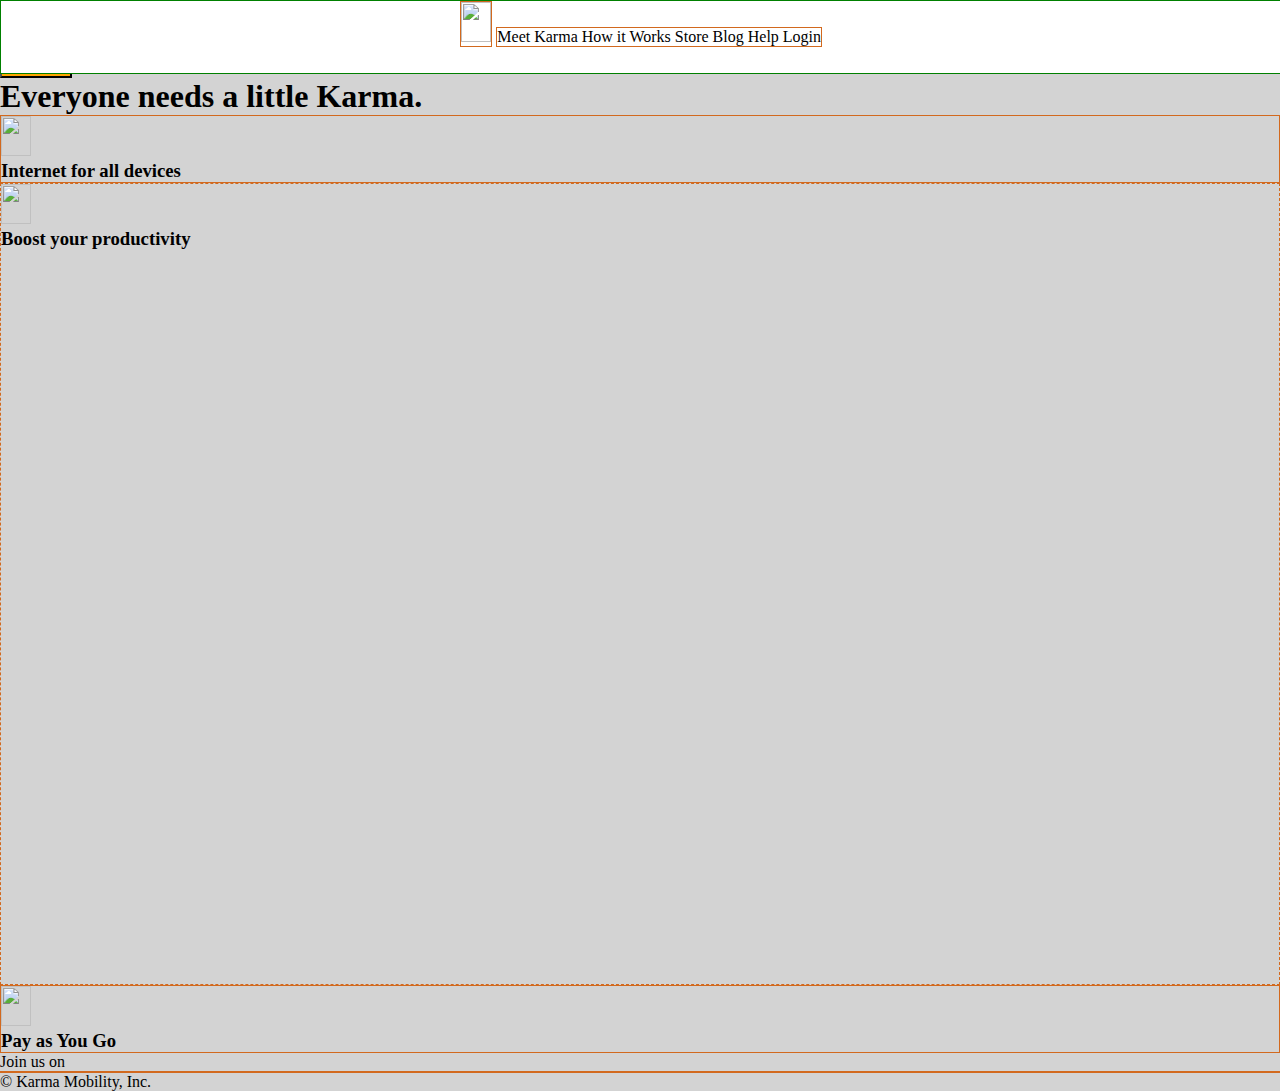
==== index.html @ 87a803ec "Add more content to index.html, start on first-section in style.css, and made a couple modifications" ====
<!DOCTYPE html>
<html>
	<head>
		<meta charset="UTF-8">
		<!-- normalize css -->
		<link rel="stylesheet" type="text/css" href="https://necolas.github.io/normalize.css/3.0.2/normalize.css" />
		<link rel="stylesheet" type="text/css" href="css/style.css" />
	</head>
	<body>
		<!-- Create the navigation bar for the webpage -->
		<nav>
			<div class="nav-logo">
				<!-- logo for Karma -->
				<img src="css/images/karma-logo.svg"> <!-- Changed from src="images/karma-logo.svg" -->
			</div>
			<div class="nav-links">
				<!-- navigation links for the webpage -->
				<ul>
					<li>Meet Karma</li>
					<li>How it Works</li>
					<li>Store</li>
					<li>Blog</li>
					<li>Help</li>
					<li>Login</li>
				</ul>
			</div>
		</nav>
		<!-- Below this line features placeholder stuff that will be edited in due time. -->
		<!-- Create first section of the webpage that features a background, texts, and a button -->
		<section class="first-section">
			<h1>Introducing Karma</h1>
			<h3>Bring WiFi with you everywhere you go.</h3>
			<button>Learn More</button>
		</section>
		<!-- Create second section of the webpage that features three icons -->
		<section class="second-section">
			<h1>Everyone needs a little Karma.</h1>
			<div class="devices-section">
				<img src="css/images/icon-devices.svg">
				<h3>Internet for all devices</h3>
			</div>
			<div class="coffee-section">
				<img src="css/images/icon-coffee.svg">
				<h3>Boost your productivity</h3>
			</div>
			<div class="mobile-section">
				<img src="css/images/icon-refill.svg">
				<h3>Pay as You Go</h3>
			</div>
		</section>
		<!-- Create footer that contains icons for socializing -->
		<footer class="social">
			<p>Join us on</p>
			<div class="icons-social">
			</div>
			<p>&copy; Karma Mobility, Inc.</p>
		</footer>
	</body>
</html>
---- css/style.css ----
/* Delete any padding and margin on all elements initially as a form of CSS reset */
* {
	margin: 0em 0em; 
	padding: 0em 0em; 
}
/* Add background color to the body of the html page to see what has been covered. */
body {
	background-color: LightGray;
}
/* Add border around every div element to help see where such elements are located on the html page. */
div {
	border: 1px solid Chocolate; 
}
/***************************************** Navigation Bar **********************************************/
/* 7/28/2015 @ 11:23pm -- Set up navigation bar, but unable to do it properly. Unable to position nav-links and nav-logo 
							like in the example given.
*/
/* Set properties for navigation bar. */
nav{ 
	position: fixed; /* set the navigation bar so it does not move  when scrolling vertically */
	top: 0em; /* set the navigation bar at the very top of the page */
	width: 100%; /* set the navigation bar to spread the entire width of the page */
	height: 4.5em; /* set the height of the navigation bar */
	background-color: #FFFFFF; /* set background to white */
	border: 1px solid green; /* help to visualize what is going on */ 
	text-align: center; 

}
/* Set properties for Karma's logo. */
img {
	height:2.5em;
	width: 1.9em;
}
/* Set properties for links on navigation bar so that they are all on the same line. */
ul li{
	display: inline-block;
}
/* Set Karma's logo and navigation links on the same line. */
.nav-links, .nav-logo {
	display: inline-block; 
	
}
.nav-logo {

}
.nav-links {

}
/*********************************** First Section ********************************/
.first-section {
	background-image: url("images/first-background.jpg");
	background-repeat: no-repeat;
	background-size: cover;
	display: inline-block;
	width: 100%;
	color: white;
}

button {
	background-color: orange; 
}

/* Only used to see how navigation bar will work */
.coffee-section {
	height: 50em;
	border: 1px dashed Chocolate;
}
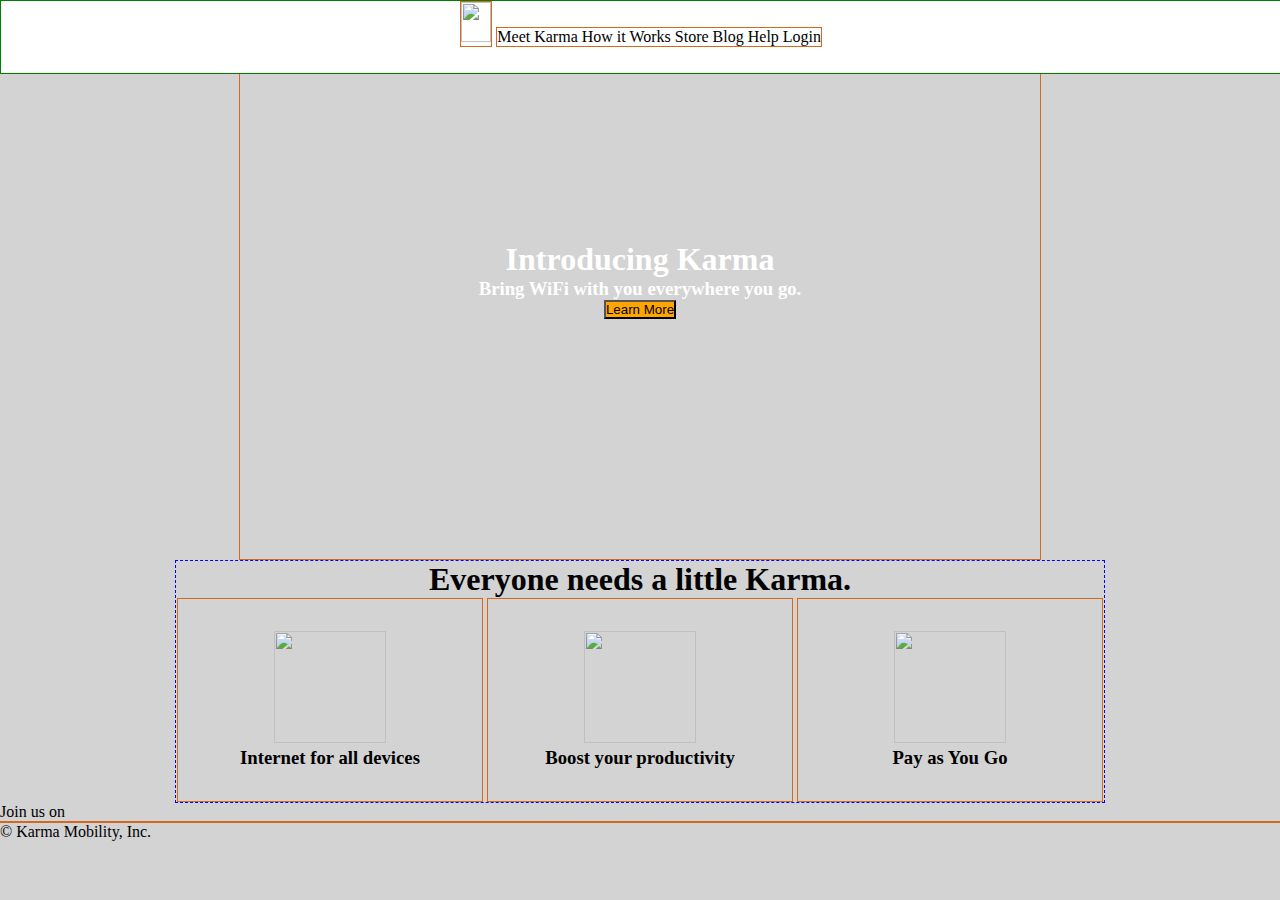
==== commit 3bb89e7a: "Improve the layout for the section elements in style.css and add a div element to .first-section in " ====
--- a/index.html
+++ b/index.html
@@ -28,9 +28,11 @@
 		<!-- Below this line features placeholder stuff that will be edited in due time. -->
 		<!-- Create first section of the webpage that features a background, texts, and a button -->
 		<section class="first-section">
-			<h1>Introducing Karma</h1>
-			<h3>Bring WiFi with you everywhere you go.</h3>
-			<button>Learn More</button>
+			<div>
+				<h1>Introducing Karma</h1>
+				<h3>Bring WiFi with you everywhere you go.</h3>
+				<button>Learn More</button>
+			</div>
 		</section>
 		<!-- Create second section of the webpage that features three icons -->
 		<section class="second-section">
--- a/css/style.css
+++ b/css/style.css
@@ -47,21 +47,68 @@
 
 }
 /*********************************** First Section ********************************/
+/* Status: 7/29/2015 @ 3:48pm -- Further improved that layout of the first section 
+		by adding a div element, among other things. However, the text needs to be style
+		according to the sample. 
+*/ 
 .first-section {
+	/* set background image of the .first-section */
 	background-image: url("images/first-background.jpg");
+	/* set the background image to not repeat */
 	background-repeat: no-repeat;
+	/* set the size of the background */ 
 	background-size: cover;
-	display: inline-block;
+	/* spread the width across the entire page */
 	width: 100%;
+	/* color the text white */ 
 	color: white;
 }
-
+.first-section div {
+	/* center this div element */
+	width: 50em;
+	margin-left: auto; 
+	margin-right: auto; 
+	/* center the text within this div elelemnt */
+	text-align: center; 
+	/* stretch this div element vertically so that it is vertically centered;
+		the length .first-section's background will increase */
+	padding-top: 15em;
+	padding-bottom: 15em;
+}
 button {
 	background-color: orange; 
 }
 
-/* Only used to see how navigation bar will work */
-.coffee-section {
-	height: 50em;
-	border: 1px dashed Chocolate;
-}+/********************************** Second Section **********************************/
+/* Status: 7/29/2015 @ 2:53pm -- Add second section, but the configuration of the layout 
+			needs to be adjusted better along with making modications to the text. 
+*/
+.second-section {
+	/* center .second-section by setting its width, margin-left, and margin-right properties */ 
+	width: 58em;
+	margin-left: auto;
+	margin-right: auto;
+	/* center all text within .second-section */ 
+	text-align: center; 
+	/* add border to see a visual inspection */
+	border: 1px dashed blue; 
+}
+
+.devices-section, 
+.coffee-section, 
+.mobile-section {
+	/* add all on the same line */
+	display: inline-block; 
+	/* set width of the subsections */
+	width: 15em; 
+	/* create some distance */
+	padding: 2em; 
+}
+
+/* set height and width of the image icons in .second-section */ 
+.second-section img {
+	height: 7em;
+	width: 7em; 
+}
+
+
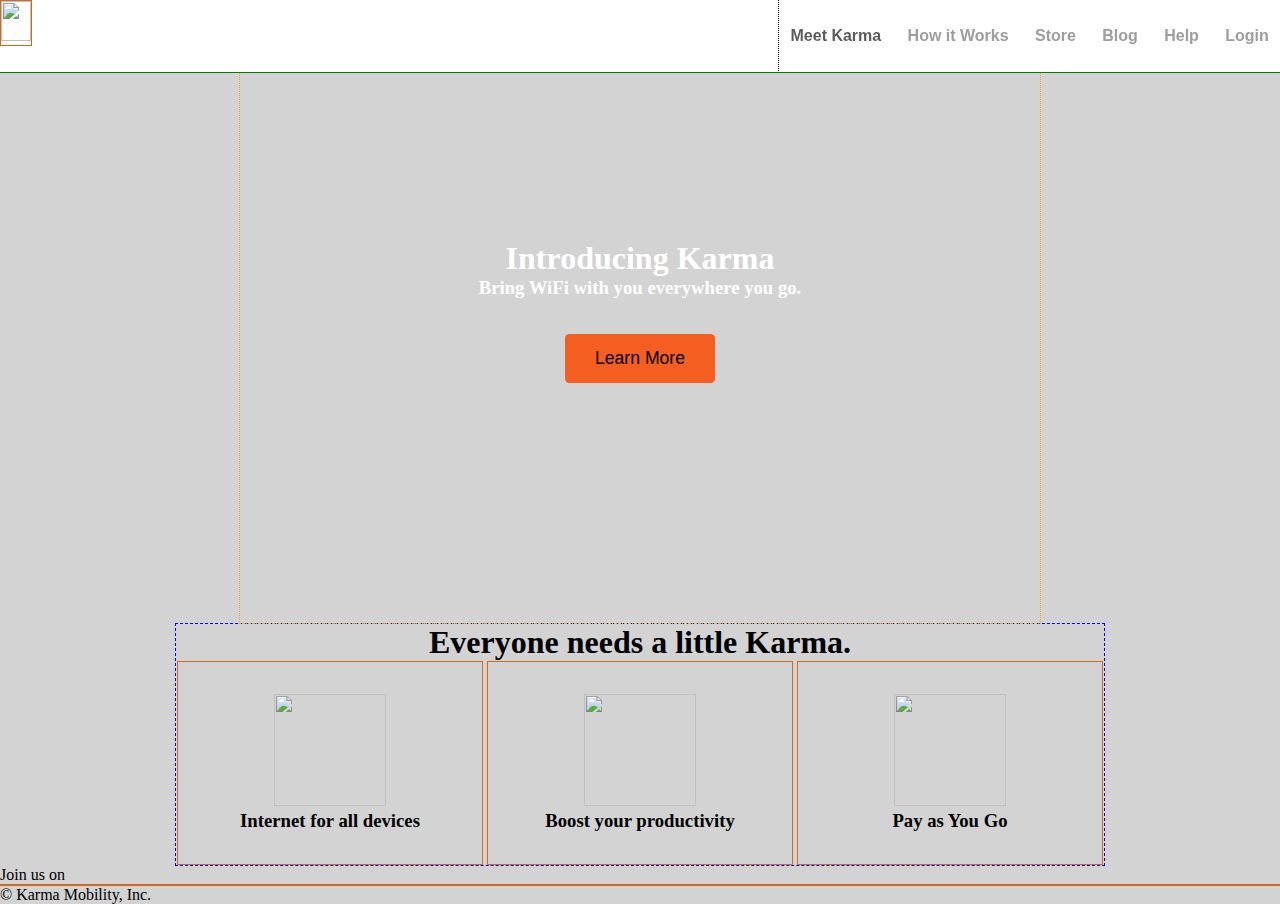
==== commit ad4a3c34: "Improved layout of navigation links and button" ====
--- a/index.html
+++ b/index.html
@@ -16,12 +16,14 @@
 			<div class="nav-links">
 				<!-- navigation links for the webpage -->
 				<ul>
-					<li>Meet Karma</li>
-					<li>How it Works</li>
-					<li>Store</li>
-					<li>Blog</li>
-					<li>Help</li>
-					<li>Login</li>
+					<!-- Update: wrapped a elements in li elements  and 
+						and added a class to the first "a" element -->
+					<li><a href='' class="nav-links-color">Meet Karma</a></li>
+					<li><a href=''>How it Works</a></li>
+					<li><a href=''>Store</a></li>
+					<li><a href=''>Blog</a></li>
+					<li><a href=''>Help</a></li>
+					<li><a href=''>Login</a></li>
 				</ul>
 			</div>
 		</nav>
--- a/css/style.css
+++ b/css/style.css
@@ -12,9 +12,10 @@
 	border: 1px solid Chocolate; 
 }
 /***************************************** Navigation Bar **********************************************/
-/* 7/28/2015 @ 11:23pm -- Set up navigation bar, but unable to do it properly. Unable to position nav-links and nav-logo 
-							like in the example given.
-*/
+/* Status: 7/30/2015 @ 1:54am -- Improved the appearance of the navigation links, but unable
+		to figure out how to style the navigation bar to have look and behavior like the sample 
+*/		
+
 /* Set properties for navigation bar. */
 nav{ 
 	position: fixed; /* set the navigation bar so it does not move  when scrolling vertically */
@@ -22,9 +23,8 @@
 	width: 100%; /* set the navigation bar to spread the entire width of the page */
 	height: 4.5em; /* set the height of the navigation bar */
 	background-color: #FFFFFF; /* set background to white */
-	border: 1px solid green; /* help to visualize what is going on */ 
+	outline: 1px solid green; /* help to visualize what is going on */ 
 	text-align: center; 
-
 }
 /* Set properties for Karma's logo. */
 img {
@@ -34,22 +34,39 @@
 /* Set properties for links on navigation bar so that they are all on the same line. */
 ul li{
 	display: inline-block;
+	margin: 0 0.7em; 
 }
+a {
+	text-decoration: none; 
+	color: #868686;
+	font-family: Arial, sans-serif; 
+	font-size: 1em; 
+	font-weight: bold; 
+	opacity: 0.8;
+}
+/* overide the previous selector so that the first link is of different color */ 
+a.nav-links-color {color: #333333; }
+
+.nav-links li a:hover {opacity: 1}
 /* Set Karma's logo and navigation links on the same line. */
 .nav-links, .nav-logo {
 	display: inline-block; 
 	
 }
+
 .nav-logo {
-
+	float: left;
 }
 .nav-links {
+	float: right;
+	padding: 1.7em 0%; 
+	outline: 1px dotted black; /* for visual purposes */
+	border: none; /* to negate the fact that every div is set to have a border */
+}
 
-}
 /*********************************** First Section ********************************/
-/* Status: 7/29/2015 @ 3:48pm -- Further improved that layout of the first section 
-		by adding a div element, among other things. However, the text needs to be style
-		according to the sample. 
+/* Status: 7/30/2015 @ 2:56am -- Improved layout of the button, but layout of background image
+		and the text need to be improved. 
 */ 
 .first-section {
 	/* set background image of the .first-section */
@@ -74,9 +91,21 @@
 		the length .first-section's background will increase */
 	padding-top: 15em;
 	padding-bottom: 15em;
+	outline: 1px dotted orange; 
+	border: none; /* used because div are set to have border */
 }
 button {
-	background-color: orange; 
+	background-color: #F55E21; 
+	border-radius: 0.25em;
+	border: none; 
+	padding: 0.8em 1.7em; 
+	font-family: Arial, sans-serif; 
+	font-size: 1.1em; 
+	margin-top: 2em; 
+}
+
+button:hover {
+	background-color: #CE4007; 
 }
 
 /********************************** Second Section **********************************/
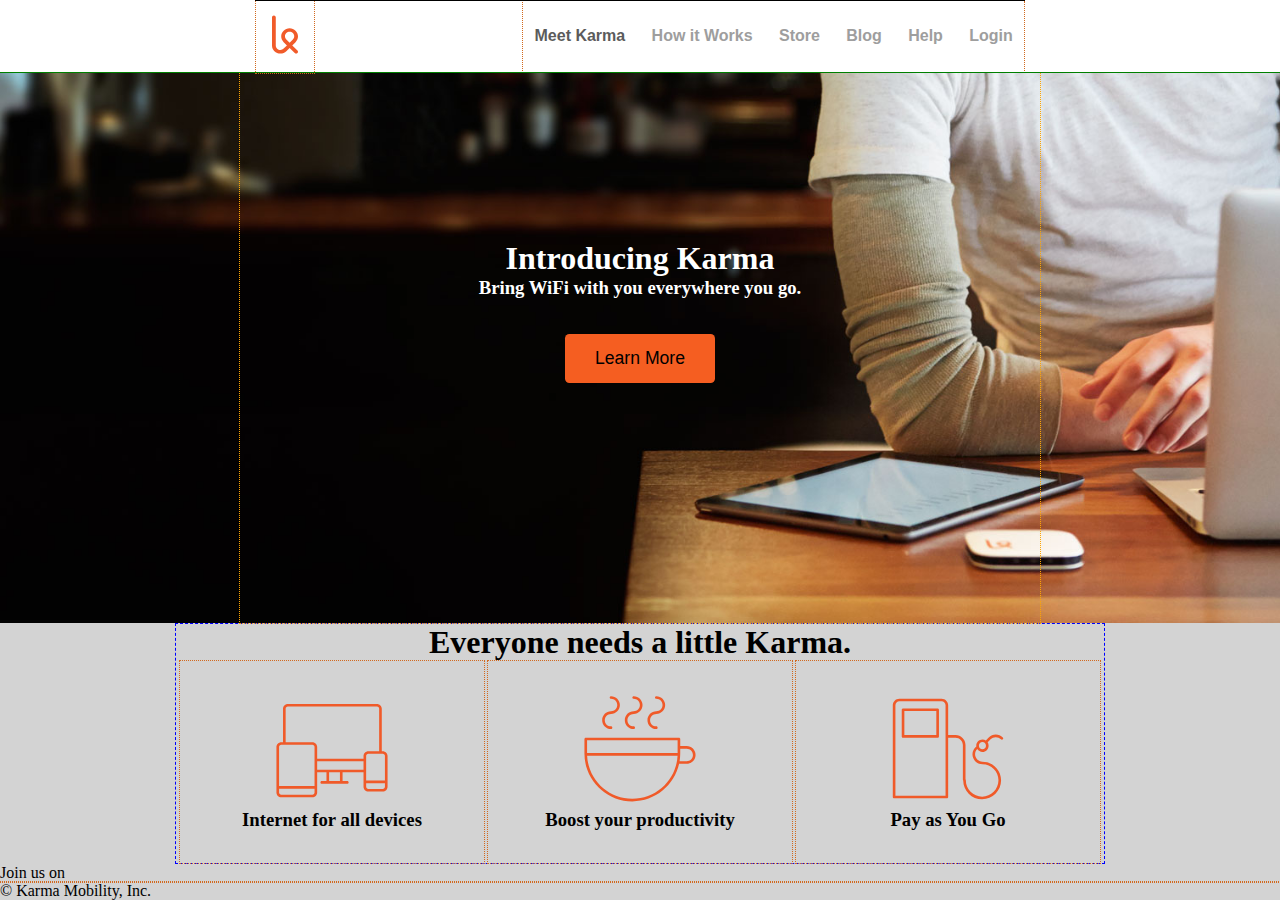
==== commit ce915166: "Improve layout of navigation bar" ====
--- a/index.html
+++ b/index.html
@@ -9,23 +9,23 @@
 	<body>
 		<!-- Create the navigation bar for the webpage -->
 		<nav>
-			<div class="nav-logo">
-				<!-- logo for Karma -->
-				<img src="css/images/karma-logo.svg"> <!-- Changed from src="images/karma-logo.svg" -->
-			</div>
-			<div class="nav-links">
-				<!-- navigation links for the webpage -->
-				<ul>
-					<!-- Update: wrapped a elements in li elements  and 
-						and added a class to the first "a" element -->
-					<li><a href='' class="nav-links-color">Meet Karma</a></li>
-					<li><a href=''>How it Works</a></li>
-					<li><a href=''>Store</a></li>
-					<li><a href=''>Blog</a></li>
-					<li><a href=''>Help</a></li>
-					<li><a href=''>Login</a></li>
-				</ul>
-			</div>
+			<div class="nav-container">
+				<div class="nav-logo">
+					<!-- logo for Karma -->
+					<img src="css/images/karma-logo.svg"> <!-- Changed from src="images/karma-logo.svg" -->
+				</div>
+				<div class="nav-links">
+					<!-- navigation links for the webpage -->
+					<ul>
+						<li><a href='' class="nav-links-color">Meet Karma</a></li>
+						<li><a href=''>How it Works</a></li>
+						<li><a href=''>Store</a></li>
+						<li><a href=''>Blog</a></li>
+						<li><a href=''>Help</a></li>
+						<li><a href=''>Login</a></li>
+					</ul>
+				</div>
+			<div>
 		</nav>
 		<!-- Below this line features placeholder stuff that will be edited in due time. -->
 		<!-- Create first section of the webpage that features a background, texts, and a button -->
--- a/css/style.css
+++ b/css/style.css
@@ -7,61 +7,62 @@
 body {
 	background-color: LightGray;
 }
-/* Add border around every div element to help see where such elements are located on the html page. */
+/* Add outline around every div element to help see where such elements are located on the html page. */
 div {
-	border: 1px solid Chocolate; 
+	outline: 1px dotted Chocolate;  
 }
 /***************************************** Navigation Bar **********************************************/
-/* Status: 7/30/2015 @ 1:54am -- Improved the appearance of the navigation links, but unable
-		to figure out how to style the navigation bar to have look and behavior like the sample 
+/* Status: 7/30/2015 @ 1:13pm -- Use float property to better align the navigation bar, but can simulate the 
+		behavior needed when changing the width of the browser. 
 */		
 
 /* Set properties for navigation bar. */
 nav{ 
 	position: fixed; /* set the navigation bar so it does not move  when scrolling vertically */
 	top: 0em; /* set the navigation bar at the very top of the page */
-	width: 100%; /* set the navigation bar to spread the entire width of the page */
+	width: 100%; /* set the navigation bar to spread a certain percentage */
 	height: 4.5em; /* set the height of the navigation bar */
 	background-color: #FFFFFF; /* set background to white */
+	text-align: center; 
 	outline: 1px solid green; /* help to visualize what is going on */ 
-	text-align: center; 
 }
 /* Set properties for Karma's logo. */
 img {
-	height:2.5em;
-	width: 1.9em;
+	height:2.7em;
+	width: 1.6em;
+	margin: 0em 1em; 
 }
 /* Set properties for links on navigation bar so that they are all on the same line. */
-ul li{
-	display: inline-block;
-	margin: 0 0.7em; 
-}
+ul li{display: inline-block;}
+/* Set properties of the "a" elements. */ 
 a {
-	text-decoration: none; 
-	color: #868686;
+	text-decoration: none; /* get rid of the underlining */
+	color: #868686; /* a orange-like color */ 
 	font-family: Arial, sans-serif; 
 	font-size: 1em; 
 	font-weight: bold; 
 	opacity: 0.8;
+	margin: 0 0.7em; /* get some horizontal space between the "a" elements */
 }
-/* overide the previous selector so that the first link is of different color */ 
+/* overide the previous selector so that the first "a" element is of different color */ 
 a.nav-links-color {color: #333333; }
-
+/* Set all "a" elements to change their opacity when hovered upon. */
 .nav-links li a:hover {opacity: 1}
-/* Set Karma's logo and navigation links on the same line. */
-.nav-links, .nav-logo {
-	display: inline-block; 
-	
-}
-
+/* Set Karma's logo and navigation links on the same line and vertically centered on the navigation bar*/
 .nav-logo {
 	float: left;
+	padding: 0.8em 0em;
 }
 .nav-links {
 	float: right;
-	padding: 1.7em 0%; 
-	outline: 1px dotted black; /* for visual purposes */
-	border: none; /* to negate the fact that every div is set to have a border */
+	padding: 1.7em 0em; 
+}
+div.nav-container {
+	width: 60%; 
+	margin-left: auto; 
+	margin-right: auto; 
+	min-width: 38em; 
+	outline: 1px solid black; 
 }
 
 /*********************************** First Section ********************************/
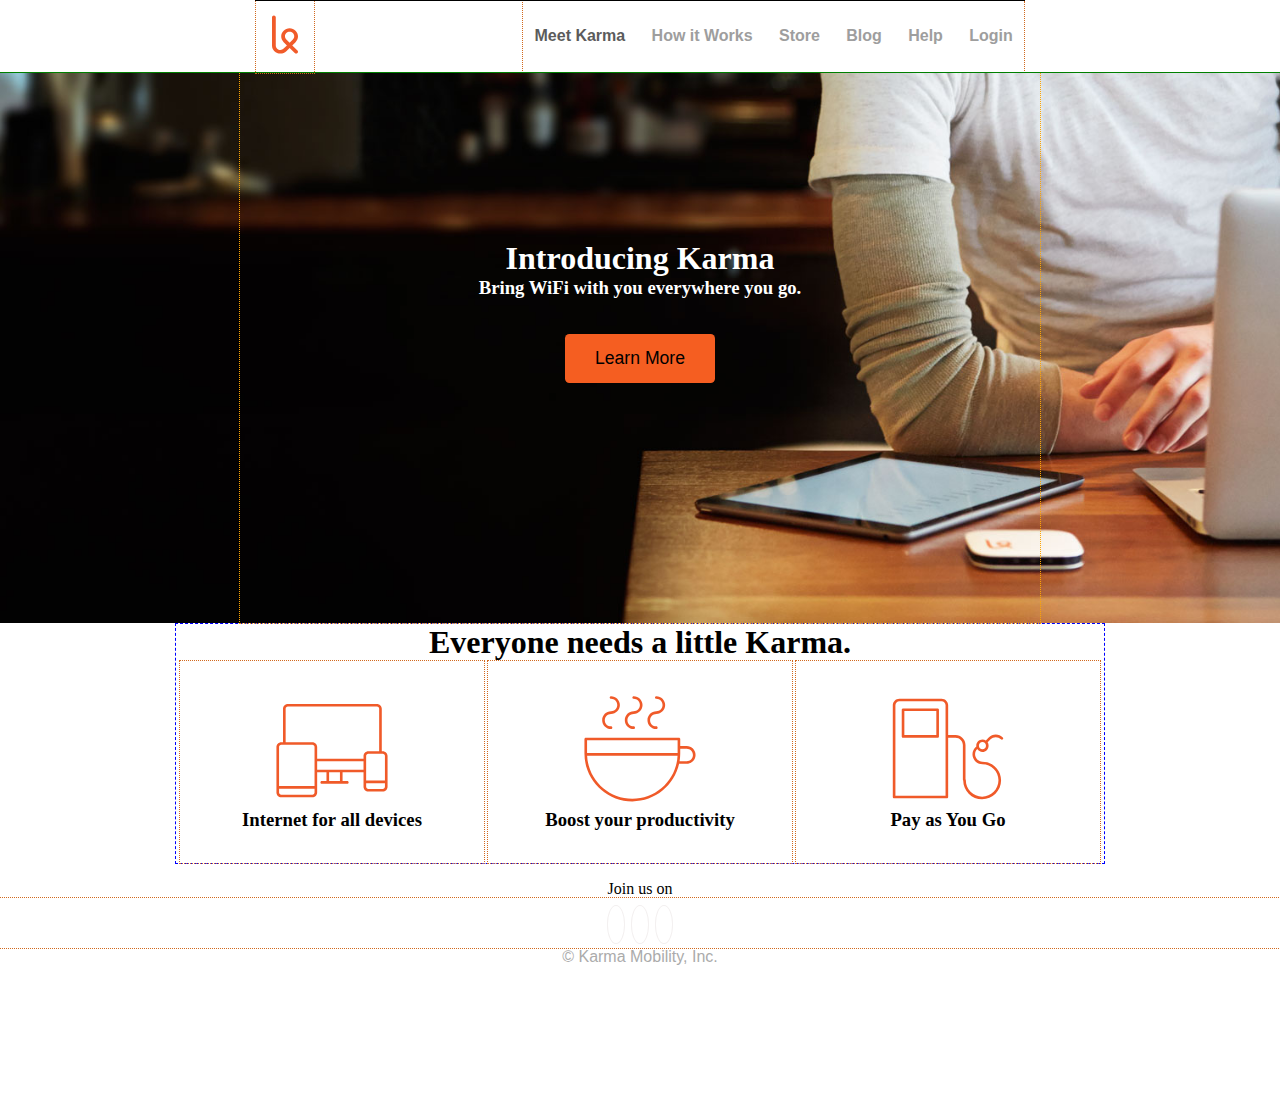
==== commit 7b74507d: "Add social media icons and add style to footer" ====
--- a/index.html
+++ b/index.html
@@ -4,6 +4,9 @@
 		<meta charset="UTF-8">
 		<!-- normalize css -->
 		<link rel="stylesheet" type="text/css" href="https://necolas.github.io/normalize.css/3.0.2/normalize.css" />
+		<!-- Font Awesome -->
+		<link rel="stylesheet" type="text/css" href="Font-Awesome/css/font-awesome.min.css" />
+		<!-- my stylesheet --> 
 		<link rel="stylesheet" type="text/css" href="css/style.css" />
 	</head>
 	<body>
@@ -56,6 +59,9 @@
 		<footer class="social">
 			<p>Join us on</p>
 			<div class="icons-social">
+				<i class="fa fa-twitter icon-color1"> </i>
+				<i class="fa fa-facebook icon-color2"> </i>
+				<i class="fa fa-instagram icon-color2"> </i>
 			</div>
 			<p>&copy; Karma Mobility, Inc.</p>
 		</footer>
--- a/css/style.css
+++ b/css/style.css
@@ -5,7 +5,7 @@
 }
 /* Add background color to the body of the html page to see what has been covered. */
 body {
-	background-color: LightGray;
+	/*background-color: LightGray;*/
 }
 /* Add outline around every div element to help see where such elements are located on the html page. */
 div {
@@ -140,5 +140,38 @@
 	height: 7em;
 	width: 7em; 
 }
+/********************************************* Footer  *************************************/
+/* Status: 7/31/2015 @ 2:02am -- Might need to touch up the footer a little bit more, but it is 
+		basically complete. 
+*/
+footer {
+	/* align icons and texts to be in the center of the page */
+	text-align: center; 
+	padding-top: 1em; 
+	/* create distance from bottom of footer to the webpage */
+	margin-bottom: 9em; 
+}
+footer p:nth-child(3) { /* selecting the 2nd p element */
+	color: #ABABAB;
+	font-family: "Arial Narrow", sans-serif; 
+}
+.icons-social { 
+	/* place vertical space between the the social media icons and the paragraph elements */
+	padding: 1em 0em; 
+}
+/* shape the social media icons */
+.icons-social i {
+	width: 1.1em;
+	padding: 0.5em 0.5em 0.7em 0.5em;
+	border: 1px solid #F3F0F0; 
+	margin: 0em 0.2em;
+	border-radius: 100% / 100%;
+}
+/* give color to the social media icons */
+.icon-color1 {
+	color: #79BAF7; 
+}
+.icon-color2 {
+	color: #4343A9; 
+}
 
-
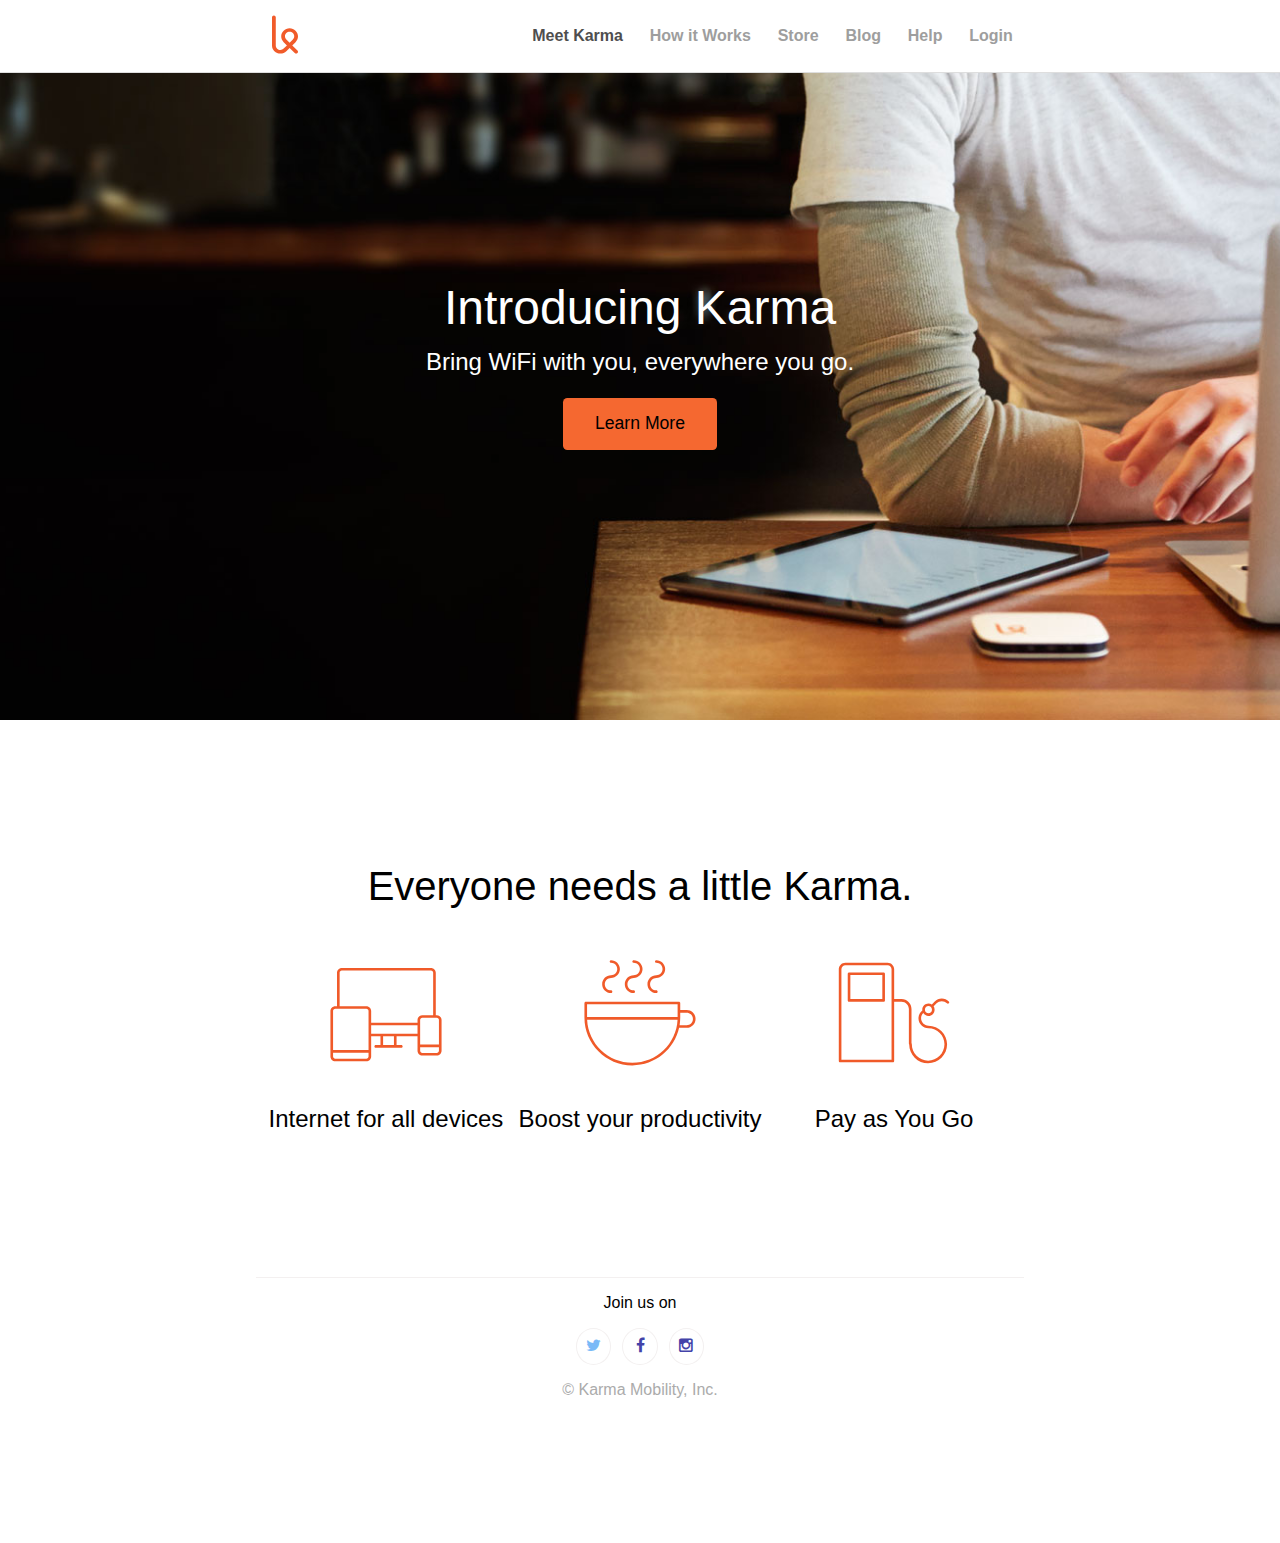
==== commit 1cf06284: "Fix layout issues, add favIcons, add Font-Awesome directory" ====
--- a/index.html
+++ b/index.html
@@ -1,13 +1,14 @@
 <!DOCTYPE html>
-<html>
+<html lang="en">
 	<head>
 		<meta charset="UTF-8">
-		<!-- normalize css -->
+		<!-- stylesheets -->
 		<link rel="stylesheet" type="text/css" href="https://necolas.github.io/normalize.css/3.0.2/normalize.css" />
-		<!-- Font Awesome -->
-		<link rel="stylesheet" type="text/css" href="Font-Awesome/css/font-awesome.min.css" />
-		<!-- my stylesheet --> 
+		<link rel="stylesheet" type="text/css" href="Font-Awesome/css/font-awesome.min.css" /> 
 		<link rel="stylesheet" type="text/css" href="css/style.css" />
+		<!-- title and favIcon -->
+		<link rel="shortcut icon" type="image/x-icon" href="favicon.ico" />
+		<title>Karma</title>
 	</head>
 	<body>
 		<!-- Create the navigation bar for the webpage -->
@@ -15,7 +16,7 @@
 			<div class="nav-container">
 				<div class="nav-logo">
 					<!-- logo for Karma -->
-					<img src="css/images/karma-logo.svg"> <!-- Changed from src="images/karma-logo.svg" -->
+					<img src="css/images/karma-logo.svg">
 				</div>
 				<div class="nav-links">
 					<!-- navigation links for the webpage -->
@@ -30,29 +31,28 @@
 				</div>
 			<div>
 		</nav>
-		<!-- Below this line features placeholder stuff that will be edited in due time. -->
 		<!-- Create first section of the webpage that features a background, texts, and a button -->
 		<section class="first-section">
-			<div>
-				<h1>Introducing Karma</h1>
-				<h3>Bring WiFi with you everywhere you go.</h3>
+			<div class="first-section-container">
+				<p>Introducing Karma</p>
+				<p>Bring WiFi with you, everywhere you go.</p>
 				<button>Learn More</button>
 			</div>
 		</section>
 		<!-- Create second section of the webpage that features three icons -->
 		<section class="second-section">
-			<h1>Everyone needs a little Karma.</h1>
+			<p class="second-section-font-large">Everyone needs a little Karma.</p>
 			<div class="devices-section">
-				<img src="css/images/icon-devices.svg">
-				<h3>Internet for all devices</h3>
+				<img src="css/images/icon-devices.svg" alt="Image of devices">
+				<p class="second-section-font-small">Internet for all devices</p>
 			</div>
 			<div class="coffee-section">
-				<img src="css/images/icon-coffee.svg">
-				<h3>Boost your productivity</h3>
+				<img src="css/images/icon-coffee.svg" alt="Image of coffee" >
+				<p class="second-section-font-small">Boost your productivity</p>
 			</div>
 			<div class="mobile-section">
-				<img src="css/images/icon-refill.svg">
-				<h3>Pay as You Go</h3>
+				<img src="css/images/icon-refill.svg" alt="Image of mobile device">
+				<p class="second-section-font-small">Pay as You Go</p>
 			</div>
 		</section>
 		<!-- Create footer that contains icons for socializing -->
--- a/css/style.css
+++ b/css/style.css
@@ -1,21 +1,8 @@
-/* Delete any padding and margin on all elements initially as a form of CSS reset */
-* {
-	margin: 0em 0em; 
-	padding: 0em 0em; 
-}
-/* Add background color to the body of the html page to see what has been covered. */
-body {
-	/*background-color: LightGray;*/
-}
-/* Add outline around every div element to help see where such elements are located on the html page. */
-div {
-	outline: 1px dotted Chocolate;  
-}
+/* delete margins and paddings from any element and set the body font family */
+* {margin: 0em 0em; padding: 0em 0em;} 
+body {font-family: Arial, sans-serif;}
+
 /***************************************** Navigation Bar **********************************************/
-/* Status: 7/30/2015 @ 1:13pm -- Use float property to better align the navigation bar, but can simulate the 
-		behavior needed when changing the width of the browser. 
-*/		
-
 /* Set properties for navigation bar. */
 nav{ 
 	position: fixed; /* set the navigation bar so it does not move  when scrolling vertically */
@@ -24,136 +11,124 @@
 	height: 4.5em; /* set the height of the navigation bar */
 	background-color: #FFFFFF; /* set background to white */
 	text-align: center; 
-	outline: 1px solid green; /* help to visualize what is going on */ 
+	border-bottom: 1px solid #DEDEDE; /* add a light grayish border to the bottom */
+	z-index: 10; /* ensure the that other elements don't cover up navigation bar */ 
+}
+div.nav-container {
+	width: 60%; 
+	margin-left: auto; 
+	margin-right: auto; 
+	min-width: 38em; 
 }
 /* Set properties for Karma's logo. */
-img {
+.nav-logo {
+	float: left;
+	padding: 0.8em 0em;
+}
+.nav-logo img {
 	height:2.7em;
 	width: 1.6em;
 	margin: 0em 1em; 
+}
+/* Set properties for navigation links. */
+.nav-links {
+	float: right;
+	padding: 1.7em 0em; 
 }
 /* Set properties for links on navigation bar so that they are all on the same line. */
 ul li{display: inline-block;}
 /* Set properties of the "a" elements. */ 
 a {
 	text-decoration: none; /* get rid of the underlining */
-	color: #868686; /* a orange-like color */ 
-	font-family: Arial, sans-serif; 
-	font-size: 1em; 
+	color: #868686; /* a light gray color */ 
 	font-weight: bold; 
+	font-size: 1em;  
 	opacity: 0.8;
 	margin: 0 0.7em; /* get some horizontal space between the "a" elements */
 }
 /* overide the previous selector so that the first "a" element is of different color */ 
-a.nav-links-color {color: #333333; }
+a.nav-links-color {color: #232222; }
 /* Set all "a" elements to change their opacity when hovered upon. */
 .nav-links li a:hover {opacity: 1}
 /* Set Karma's logo and navigation links on the same line and vertically centered on the navigation bar*/
-.nav-logo {
-	float: left;
-	padding: 0.8em 0em;
-}
-.nav-links {
-	float: right;
-	padding: 1.7em 0em; 
-}
-div.nav-container {
-	width: 60%; 
-	margin-left: auto; 
-	margin-right: auto; 
-	min-width: 38em; 
-	outline: 1px solid black; 
-}
+
 
 /*********************************** First Section ********************************/
-/* Status: 7/30/2015 @ 2:56am -- Improved layout of the button, but layout of background image
-		and the text need to be improved. 
-*/ 
 .first-section {
-	/* set background image of the .first-section */
+	/* set the height and width of this class */
+	width: 100%;
+	height: 45em; 	
+	/* Set the background image and have it scale the area created by height and width; in addition,
+		the background image should not repeat. */
 	background-image: url("images/first-background.jpg");
-	/* set the background image to not repeat */
 	background-repeat: no-repeat;
-	/* set the size of the background */ 
 	background-size: cover;
-	/* spread the width across the entire page */
-	width: 100%;
-	/* color the text white */ 
-	color: white;
+	background-position: center center; /* center the horizontal and vertical positions of the background image */
 }
-.first-section div {
-	/* center this div element */
-	width: 50em;
-	margin-left: auto; 
-	margin-right: auto; 
-	/* center the text within this div elelemnt */
-	text-align: center; 
-	/* stretch this div element vertically so that it is vertically centered;
-		the length .first-section's background will increase */
-	padding-top: 15em;
-	padding-bottom: 15em;
-	outline: 1px dotted orange; 
-	border: none; /* used because div are set to have border */
+.first-section-container {
+	padding-top: 17em; /* push the text and buttons further downward*/
+	text-align: center; /* center all text and inline elements */
+	min-width: 30em; /* keep width from becoming too small and squeezing the texts */
+	color: white; /* color all text white */ 
 }
+/* styling the texts that lies on the background image */
+.first-section p:first-child{font-size: 3em; }
+.first-section p:nth-child(2){font-size: 1.5em;}
+.first-section p {line-height: 1.5em;}
+/* give shape, color, and spacing to the button */ 
 button {
-	background-color: #F55E21; 
-	border-radius: 0.25em;
+	font-size: 1.1em; 
+	background-color: #F56830; /* an orange-like color */
+	border-radius: 0.25em; /* round the colors slightly */ 
 	border: none; 
-	padding: 0.8em 1.7em; 
-	font-family: Arial, sans-serif; 
-	font-size: 1.1em; 
-	margin-top: 2em; 
+	padding: 0.9em 1.8em; 
+	margin-top: 1em; 
 }
-
+/* change color of button when hovered on */ 
 button:hover {
 	background-color: #CE4007; 
 }
 
+
 /********************************** Second Section **********************************/
-/* Status: 7/29/2015 @ 2:53pm -- Add second section, but the configuration of the layout 
-			needs to be adjusted better along with making modications to the text. 
-*/
 .second-section {
-	/* center .second-section by setting its width, margin-left, and margin-right properties */ 
-	width: 58em;
-	margin-left: auto;
-	margin-right: auto;
+	/* center .second-section and place vertical space between the footer and the background of the .first-section*/ 
+	width: 60%;
+	margin: 0em auto; 	
+	padding: 9em 0em; 
+	min-width: 34em; 
 	/* center all text within .second-section */ 
 	text-align: center; 
-	/* add border to see a visual inspection */
-	border: 1px dashed blue; 
+	/* add bottom solid border */
+	border-bottom: 1px solid #F3F0F0; 
 }
-
 .devices-section, 
 .coffee-section, 
 .mobile-section {
 	/* add all on the same line */
 	display: inline-block; 
 	/* set width of the subsections */
-	width: 15em; 
-	/* create some distance */
-	padding: 2em; 
+	width: 32.5%; 
+	vertical-align: top; /* set to be at the top of .second-section */
 }
+.second-section img {
+	height: 7em; /* set height of image icons */ 
+	width: 7em; /* set width of image icons */
+	margin-top: 3em; /* place distance between text above the images and the images themselves */
+	margin-bottom: 2em; /* place distance between image icons and text under each image */
+}
+/* set font sizes for the paragraph elements in .second-section */ 
+.second-section-font-large {font-size: 2.5em;}
+.second-section-font-small {font-size: 1.5em;}
 
-/* set height and width of the image icons in .second-section */ 
-.second-section img {
-	height: 7em;
-	width: 7em; 
-}
+
 /********************************************* Footer  *************************************/
-/* Status: 7/31/2015 @ 2:02am -- Might need to touch up the footer a little bit more, but it is 
-		basically complete. 
-*/
 footer {
 	/* align icons and texts to be in the center of the page */
 	text-align: center; 
 	padding-top: 1em; 
 	/* create distance from bottom of footer to the webpage */
 	margin-bottom: 9em; 
-}
-footer p:nth-child(3) { /* selecting the 2nd p element */
-	color: #ABABAB;
-	font-family: "Arial Narrow", sans-serif; 
 }
 .icons-social { 
 	/* place vertical space between the the social media icons and the paragraph elements */
@@ -164,14 +139,14 @@
 	width: 1.1em;
 	padding: 0.5em 0.5em 0.7em 0.5em;
 	border: 1px solid #F3F0F0; 
-	margin: 0em 0.2em;
+	margin: 0em 0.2em; /* place some space between the icons */
 	border-radius: 100% / 100%;
 }
 /* give color to the social media icons */
-.icon-color1 {
-	color: #79BAF7; 
-}
-.icon-color2 {
-	color: #4343A9; 
-}
-
+.icon-color1 {color: #79BAF7; }
+.icon-color2 {color: #4343A9; }
+/* select the 2nd p element in the footer and change its color and font family */
+footer p:nth-child(3) { 
+	color: #ABABAB;
+	font-family: "Arial Narrow", sans-serif; 
+}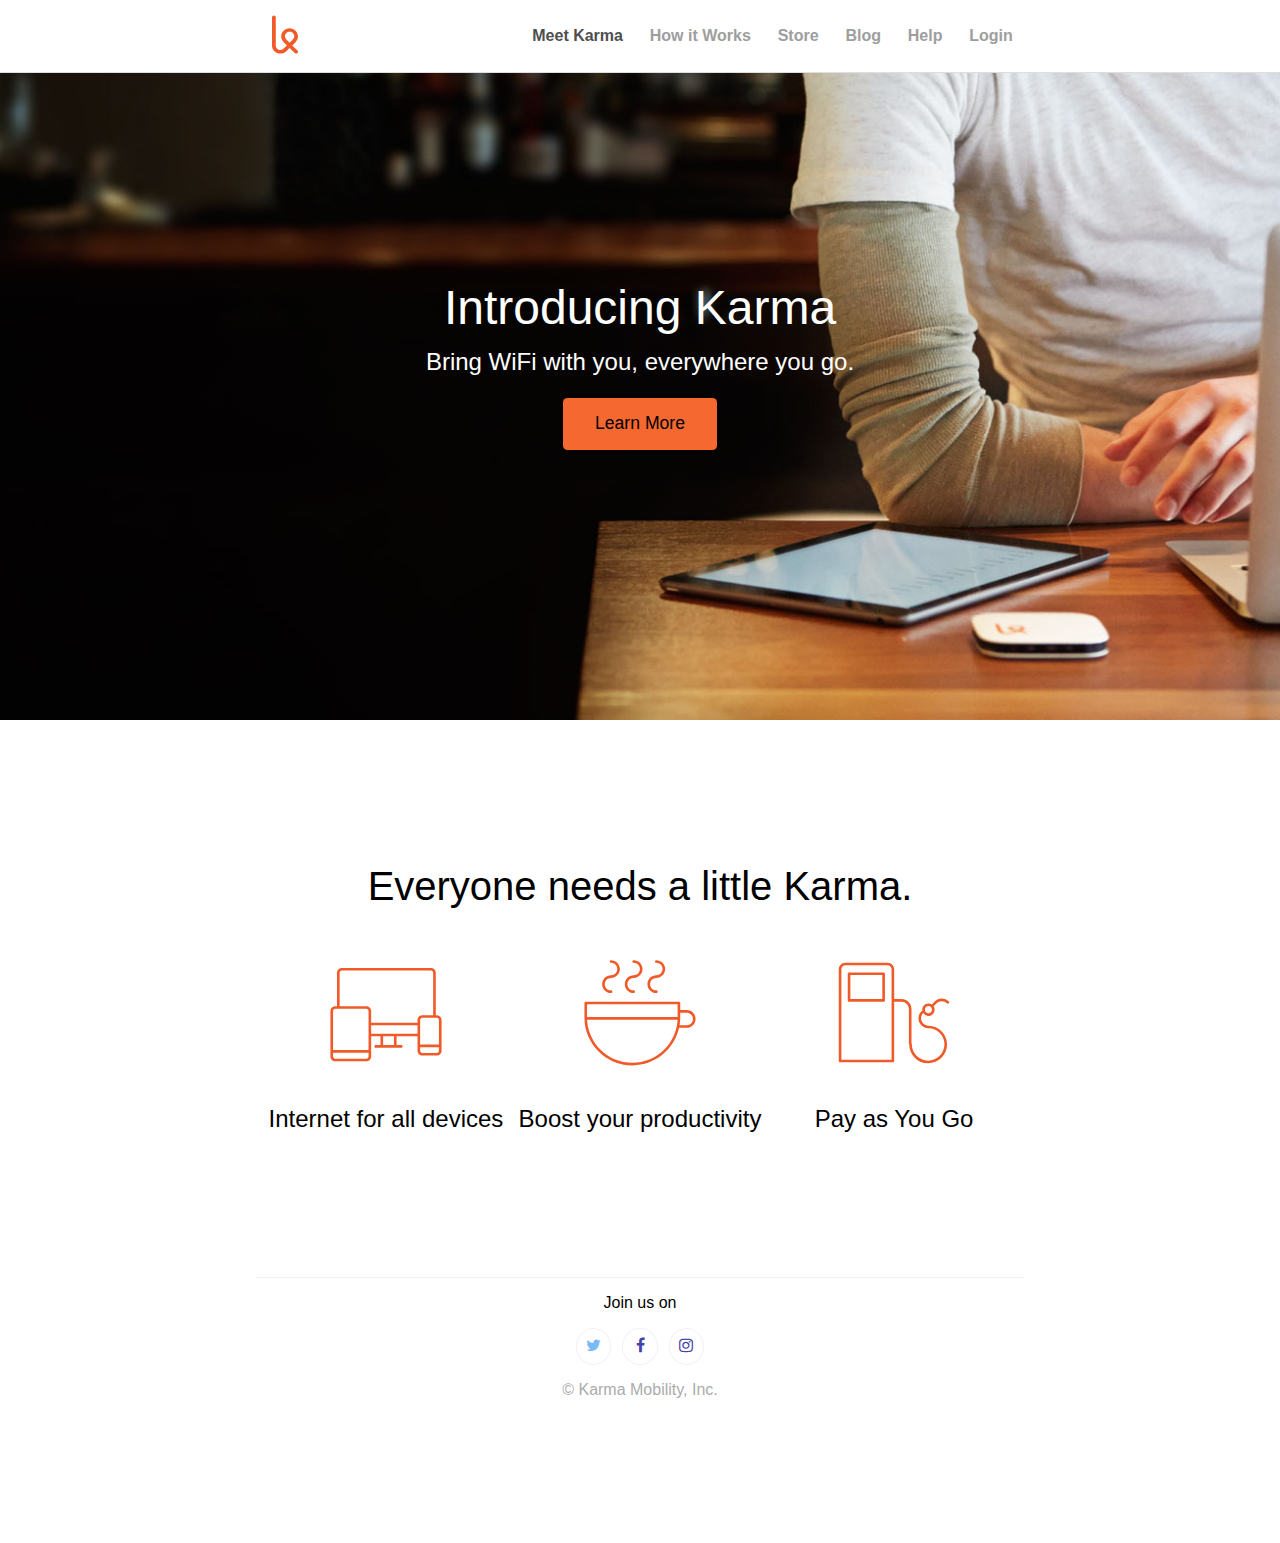
==== commit 55e9aa79: "Alter href for using Font-Awesome" ====
--- a/index.html
+++ b/index.html
@@ -4,8 +4,8 @@
 		<meta charset="UTF-8">
 		<!-- stylesheets -->
 		<link rel="stylesheet" type="text/css" href="https://necolas.github.io/normalize.css/3.0.2/normalize.css" />
-		<link rel="stylesheet" type="text/css" href="Font-Awesome/css/font-awesome.min.css" /> 
-		<link rel="stylesheet" type="text/css" href="css/style.css" />
+		<link rel="stylesheet" href="https://maxcdn.bootstrapcdn.com/font-awesome/4.4.0/css/font-awesome.min.css">
+		<link rel="stylesheet" type="text/css" href="./css/style.css" />
 		<!-- title and favIcon -->
 		<link rel="shortcut icon" type="image/x-icon" href="favicon.ico" />
 		<title>Karma</title>
@@ -16,7 +16,7 @@
 			<div class="nav-container">
 				<div class="nav-logo">
 					<!-- logo for Karma -->
-					<img src="css/images/karma-logo.svg">
+					<img src="./css/images/karma-logo.svg" alt="Karma's logo">
 				</div>
 				<div class="nav-links">
 					<!-- navigation links for the webpage -->
@@ -43,15 +43,15 @@
 		<section class="second-section">
 			<p class="second-section-font-large">Everyone needs a little Karma.</p>
 			<div class="devices-section">
-				<img src="css/images/icon-devices.svg" alt="Image of devices">
+				<img src="./css/images/icon-devices.svg" alt="Image of devices">
 				<p class="second-section-font-small">Internet for all devices</p>
 			</div>
 			<div class="coffee-section">
-				<img src="css/images/icon-coffee.svg" alt="Image of coffee" >
+				<img src="./css/images/icon-coffee.svg" alt="Image of coffee" >
 				<p class="second-section-font-small">Boost your productivity</p>
 			</div>
 			<div class="mobile-section">
-				<img src="css/images/icon-refill.svg" alt="Image of mobile device">
+				<img src="./css/images/icon-refill.svg" alt="Image of mobile device">
 				<p class="second-section-font-small">Pay as You Go</p>
 			</div>
 		</section>
--- a/css/style.css
+++ b/css/style.css
@@ -60,7 +60,7 @@
 	height: 45em; 	
 	/* Set the background image and have it scale the area created by height and width; in addition,
 		the background image should not repeat. */
-	background-image: url("images/first-background.jpg");
+	background-image: url("./images/first-background.jpg");
 	background-repeat: no-repeat;
 	background-size: cover;
 	background-position: center center; /* center the horizontal and vertical positions of the background image */
